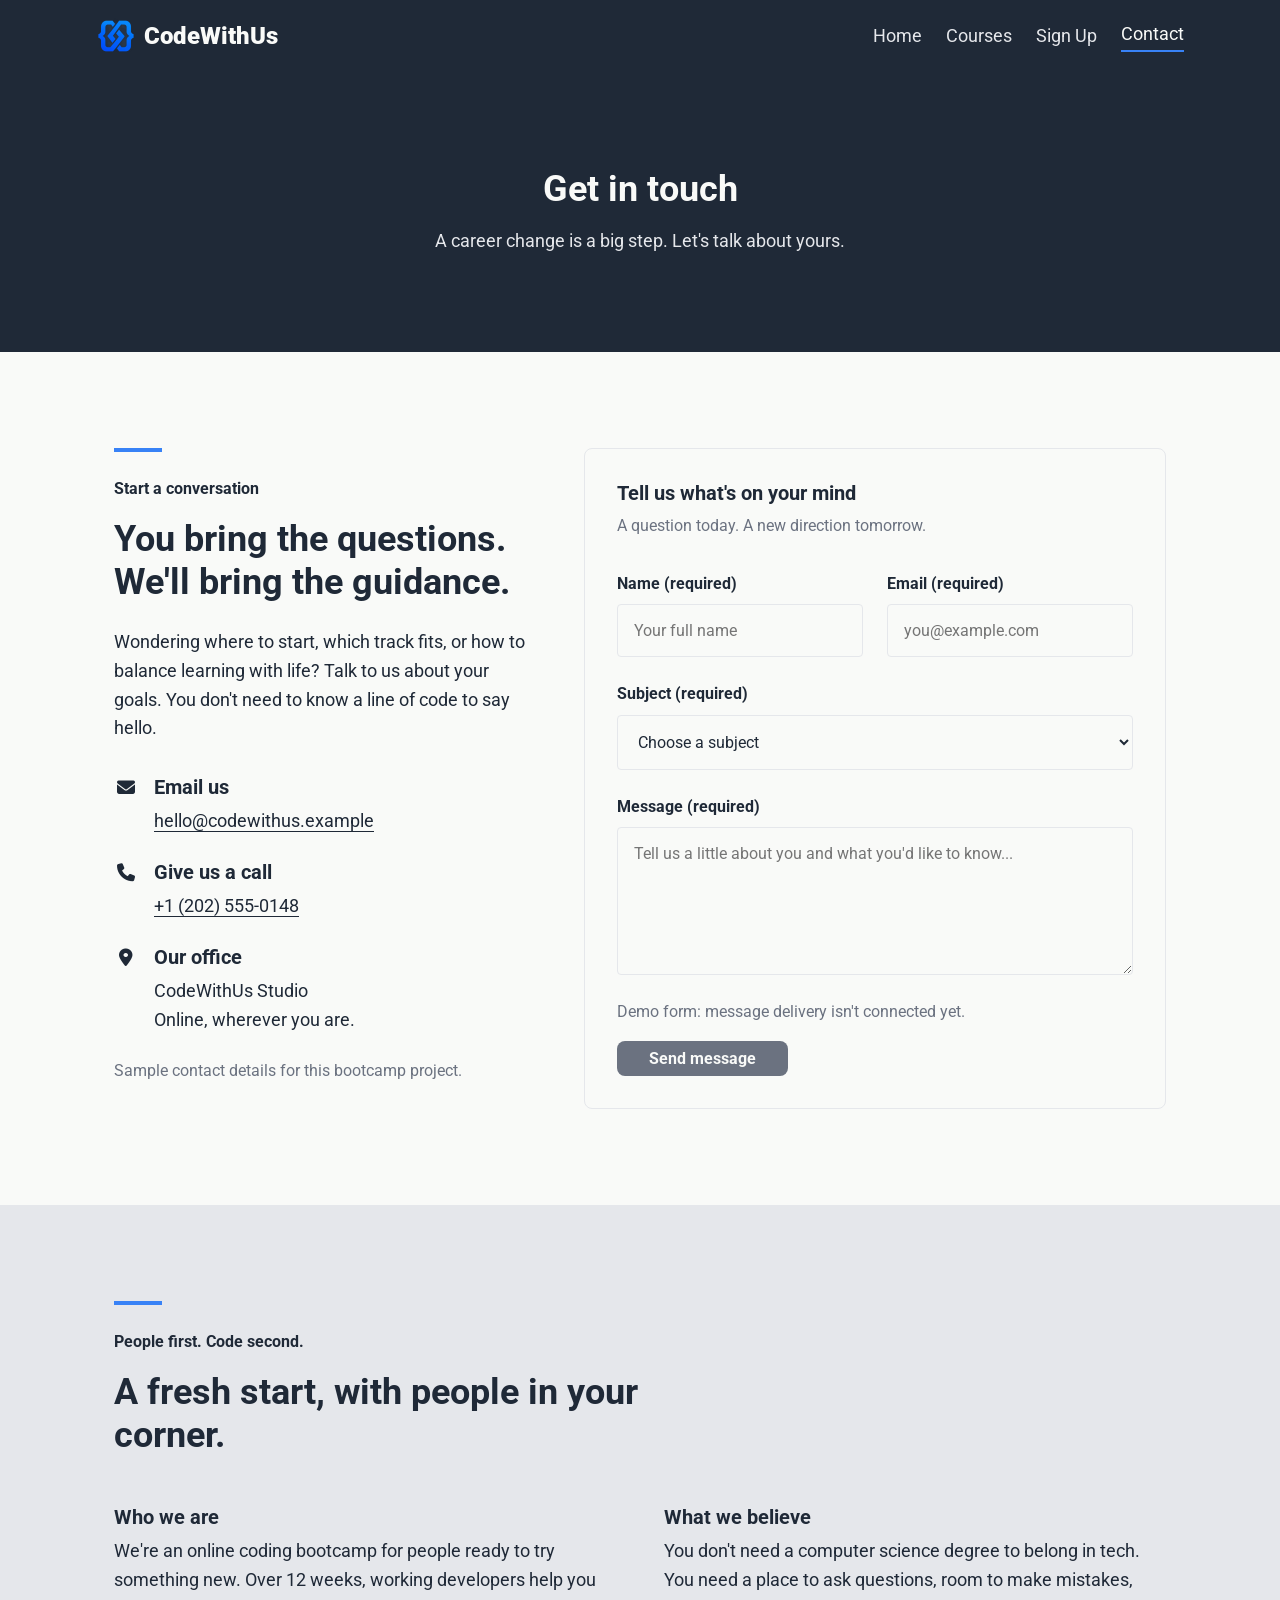
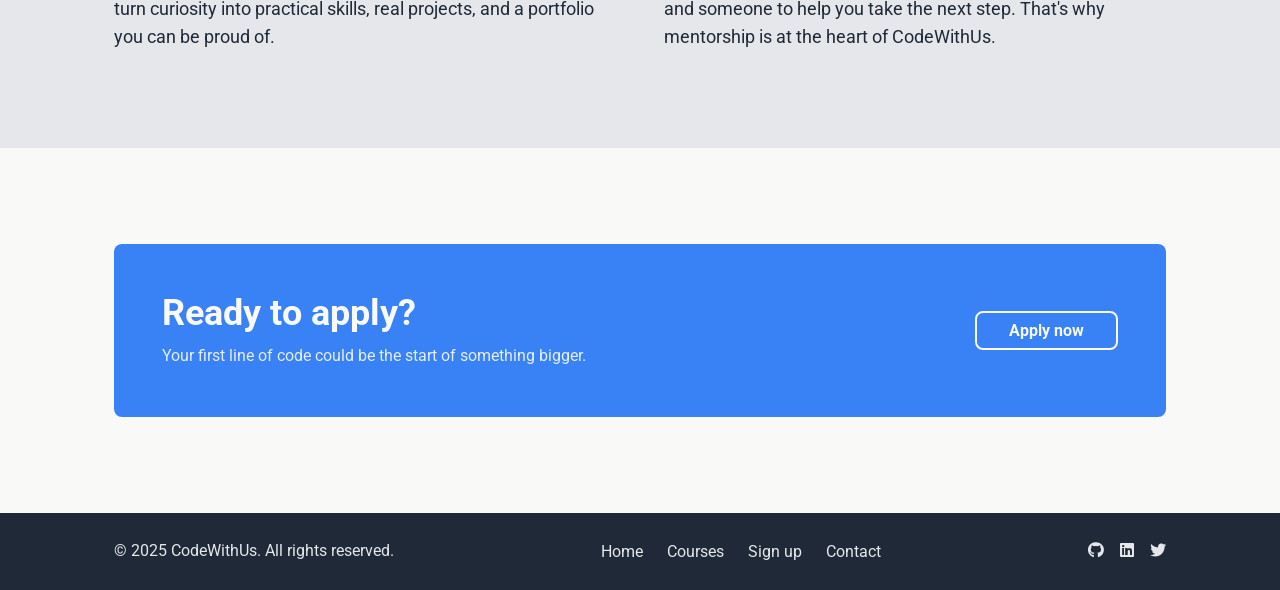
==== public/contact.html @ b0a170d0 "* Prevented signup post error by replacing post with get. * Standardized nav for all pages and imple" ====
<!DOCTYPE html>
<html lang="en">
<head>
  <meta charset="UTF-8">
  <meta name="viewport" content="width=device-width, initial-scale=1.0">
  <title>Contact - CodeWithUs</title>
  <link rel="stylesheet" href="css/main.css">
  <link rel="stylesheet" href="css/quote-cta-footer.css">
  <link rel="stylesheet" href="css/contact.css">
  <link rel="stylesheet" href="https://cdnjs.cloudflare.com/ajax/libs/font-awesome/6.7.2/css/all.min.css">
</head>
<body>

  <header class="site-header">
    <!-- Tony: logo + nav + burger -->
      <a href="index.html" class="logo">
        <img src="img/logo.png" alt="CodeWithUs logone">
        CodeWithUs
      </a>
      <nav class="main-nav">
        <a href="index.html" class="nav-link">Home</a>
        <a href="courses.html" class="nav-link">Courses</a>
        <a href="signup.html" class="nav-link">Sign Up</a>
        <a href="contact.html" class="nav-link nav-link--active">Contact</a>
      </nav>
  </header>

  <main>
    <section class="page-hero">
      <div class="container">
        <h1>Get in touch</h1>
        <p>A career change is a big step. Let's talk about yours.</p>
      </div>
    </section>

    <section class="form-section section" aria-labelledby="contact-heading">
      <div class="container row contact-layout">
        <div class="contact-details">
          <p class="contact-eyebrow">Start a conversation</p>
          <h2 id="contact-heading">You bring the questions.<br>We'll bring the guidance.</h2>
          <p>Wondering where to start, which track fits, or how to balance learning with life? Talk to us about your goals. You don't need to know a line of code to say hello.</p>
          <address class="contact-address">
            <div class="row contact-detail">
              <i class="fa-solid fa-envelope" aria-hidden="true"></i>
              <div><h3>Email us</h3><a href="mailto:hello@codewithus.example">hello@codewithus.example</a></div>
            </div>
            <div class="row contact-detail">
              <i class="fa-solid fa-phone" aria-hidden="true"></i>
              <div><h3>Give us a call</h3><a href="tel:+12025550148">+1 (202) 555-0148</a></div>
            </div>
            <div class="row contact-detail">
              <i class="fa-solid fa-location-dot" aria-hidden="true"></i>
              <div><h3>Our office</h3><p>CodeWithUs Studio<br>Online, wherever you are.</p></div>
            </div>
          </address>
          <p class="contact-note">Sample contact details for this bootcamp project.</p>
        </div>

        <form class="form-card contact-form" method="post" aria-labelledby="form-heading" aria-describedby="form-note">
          <h2 id="form-heading">Tell us what's on your mind</h2>
          <p class="contact-form-intro">A question today. A new direction tomorrow.</p>
          <div class="row contact-fields">
            <div class="form-group">
              <label for="contact-name">Name (required)</label>
              <input id="contact-name" name="name" type="text" autocomplete="name" placeholder="Your full name" required maxlength="100">
            </div>
            <div class="form-group">
              <label for="contact-email">Email (required)</label>
              <input id="contact-email" name="email" type="email" autocomplete="email" placeholder="you@example.com" required maxlength="254">
            </div>
          </div>
          <div class="form-group">
            <label for="contact-subject">Subject (required)</label>
            <select id="contact-subject" name="subject" required>
              <option value="" disabled selected>Choose a subject</option>
              <option value="courses">Choosing a course</option>
              <option value="schedule">Schedules and pace</option>
              <option value="application">My application</option>
              <option value="other">Something else</option>
            </select>
          </div>
          <div class="form-group">
            <label for="contact-message">Message (required)</label>
            <textarea id="contact-message" name="message" rows="6" placeholder="Tell us a little about you and what you'd like to know..." required maxlength="3000"></textarea>
          </div>
          <p id="form-note" class="contact-note">Demo form: message delivery isn't connected yet.</p>
          <!-- shortcut: sending stays disabled until a real form endpoint is provided. -->
          <button class="btn" type="submit" disabled>Send message</button>
        </form>
      </div>
    </section>

    <section class="section contact-about" aria-labelledby="about-heading">
      <div class="container">
        <p class="contact-eyebrow">People first. Code second.</p>
        <h2 id="about-heading">A fresh start, with people in your corner.</h2>
        <div class="row contact-about-columns">
          <article>
            <h3>Who we are</h3>
            <p>We're an online coding bootcamp for people ready to try something new. Over 12 weeks, working developers help you turn curiosity into practical skills, real projects, and a portfolio you can be proud of.</p>
          </article>
          <article>
            <h3>What we believe</h3>
            <p>You don't need a computer science degree to belong in tech. You need a place to ask questions, room to make mistakes, and someone to help you take the next step. That's why mentorship is at the heart of CodeWithUs.</p>
          </article>
        </div>
      </div>
    </section>

    <section class="cta-section section" aria-labelledby="contact-cta-heading">
      <div class="container">
        <div class="cta-box">
          <div class="cta-text">
            <h2 id="contact-cta-heading">Ready to apply?</h2>
            <p>Your first line of code could be the start of something bigger.</p>
          </div>
          <a href="signup.html" class="btn btn-outline cta-btn">Apply now</a>
        </div>
      </div>
    </section>
  </main>

  <footer class="site-footer">
    <div class="container footer-inner">
      <p>&copy; 2025 CodeWithUs. All rights reserved.</p>
      <nav aria-label="Footer navigation">
        <ul class="footer-links">
          <li><a href="index.html">Home</a></li>
          <li><a href="courses.html">Courses</a></li>
          <li><a href="signup.html">Sign up</a></li>
          <li><a href="contact.html">Contact</a></li>
        </ul>
      </nav>
      <div class="footer-socials" aria-label="Social links">
        <a href="https://github.com/" aria-label="GitHub"><i class="fa-brands fa-github" aria-hidden="true"></i></a>
        <a href="https://www.linkedin.com/" aria-label="LinkedIn"><i class="fa-brands fa-linkedin" aria-hidden="true"></i></a>
        <a href="https://twitter.com/" aria-label="Twitter"><i class="fa-brands fa-twitter" aria-hidden="true"></i></a>
      </div>
    </div>
  </footer>

</body>
</html>
---- public/css/main.css ----
/* ============================================
   MAIN — Entry Point
   ============================================ */

/* Import order matters */
@import url('theme.css');
@import url('layout.css');
@import url('components.css');

/* Base typography */
body {
  font-family: 'Roboto', sans-serif;
  font-size: var(--fs-body);
  line-height: 1.6;
  color: var(--dark);
  background: var(--white);
  -webkit-font-smoothing: antialiased;
}

/* Images responsive by default */
img {
  max-width: 100%;
  height: auto;
  display: block;
}

/* Links inherit color unless styled */
a {
  color: inherit;
}

/* Headings inherit Roboto */
h1, h2, h3, h4, h5, h6 {
  font-family: 'Roboto', sans-serif;
  line-height: 1.2;
}
---- public/css/quote-cta-footer.css ----
/* Additions for Karim's sections; shared styles stay in main.css. */
@import url('https://fonts.googleapis.com/css2?family=Roboto:ital,wght@1,300&display=swap');

.quote-text {
  text-align: left;
}

.cta-text {
  flex: 1 1 320px;
  min-width: 0;
}

.cta-btn {
  flex-shrink: 0;
}

.footer-links {
  flex-wrap: wrap;
  justify-content: center;
}

.footer-links a:focus-visible,
.footer-socials a:focus-visible,
.cta-btn:focus-visible {
  outline: 2px solid var(--white);
  outline-offset: var(--sp-1);
}

@media (max-width: 767px) {
  .quote-section,
  .cta-section {
    padding: var(--sp-6) 0;
  }

  .cta-text {
    flex-basis: auto;
  }
}
---- public/css/contact.css ----
/* Contact page additions; reuse the shared theme, layout, forms, and CTA. */
.contact-layout {
  gap: var(--sp-6);
  align-items: flex-start;
}

.contact-details {
  flex: 1 1 320px;
  min-width: 0;
}

.contact-eyebrow {
  font-size: var(--fs-caption);
  font-weight: 700;
  margin-bottom: var(--sp-3);
}

.contact-eyebrow::before {
  content: "";
  display: block;
  width: var(--sp-6);
  height: var(--sp-1);
  background: var(--blue);
  margin-bottom: var(--sp-4);
}

.contact-details h2,
.contact-about h2 {
  font-size: var(--fs-section);
  margin-bottom: var(--sp-4);
}

.contact-address {
  font-style: normal;
  margin-top: var(--sp-5);
}

.contact-detail {
  flex-wrap: nowrap;
  gap: var(--sp-3);
  margin-bottom: var(--sp-4);
}

.contact-detail i {
  flex: 0 0 var(--sp-4);
  padding-top: var(--sp-1);
  text-align: center;
}

.contact-detail h3,
.contact-form h2,
.contact-about h3 {
  font-size: var(--fs-card-title);
  margin-bottom: var(--sp-2);
}

.contact-detail a {
  overflow-wrap: anywhere;
  text-underline-offset: var(--sp-1);
}

.contact-note,
.contact-form-intro {
  font-size: var(--fs-caption);
  color: var(--text-muted);
}

.contact-form {
  flex: 1 1 480px;
  min-width: 0;
  max-width: none;
  margin: 0;
}

.contact-form-intro {
  margin-bottom: var(--sp-5);
}

.contact-fields .form-group {
  flex: 1 1 160px;
  min-width: 0;
}

.contact-form input,
.contact-form select,
.contact-form textarea {
  width: 100%;
  min-width: 0;
}

.contact-form textarea {
  resize: vertical;
}

.contact-form .btn {
  margin-top: var(--sp-3);
}

.contact-form .btn:disabled {
  background: var(--text-muted);
  cursor: not-allowed;
}

.contact-about {
  background: var(--light);
}

.contact-about h2 {
  max-width: 600px;
  margin-bottom: var(--sp-6);
}

.contact-about-columns {
  gap: var(--sp-6);
}

.contact-about-columns article {
  flex: 1 1 320px;
}

@media (max-width: 767px) {
  .contact-details h2,
  .contact-about h2 {
    font-size: 28px;
  }

  .contact-fields {
    gap: 0;
  }

  .contact-fields .form-group {
    flex-basis: 100%;
  }

  .contact-form {
    padding: var(--sp-4);
  }
}
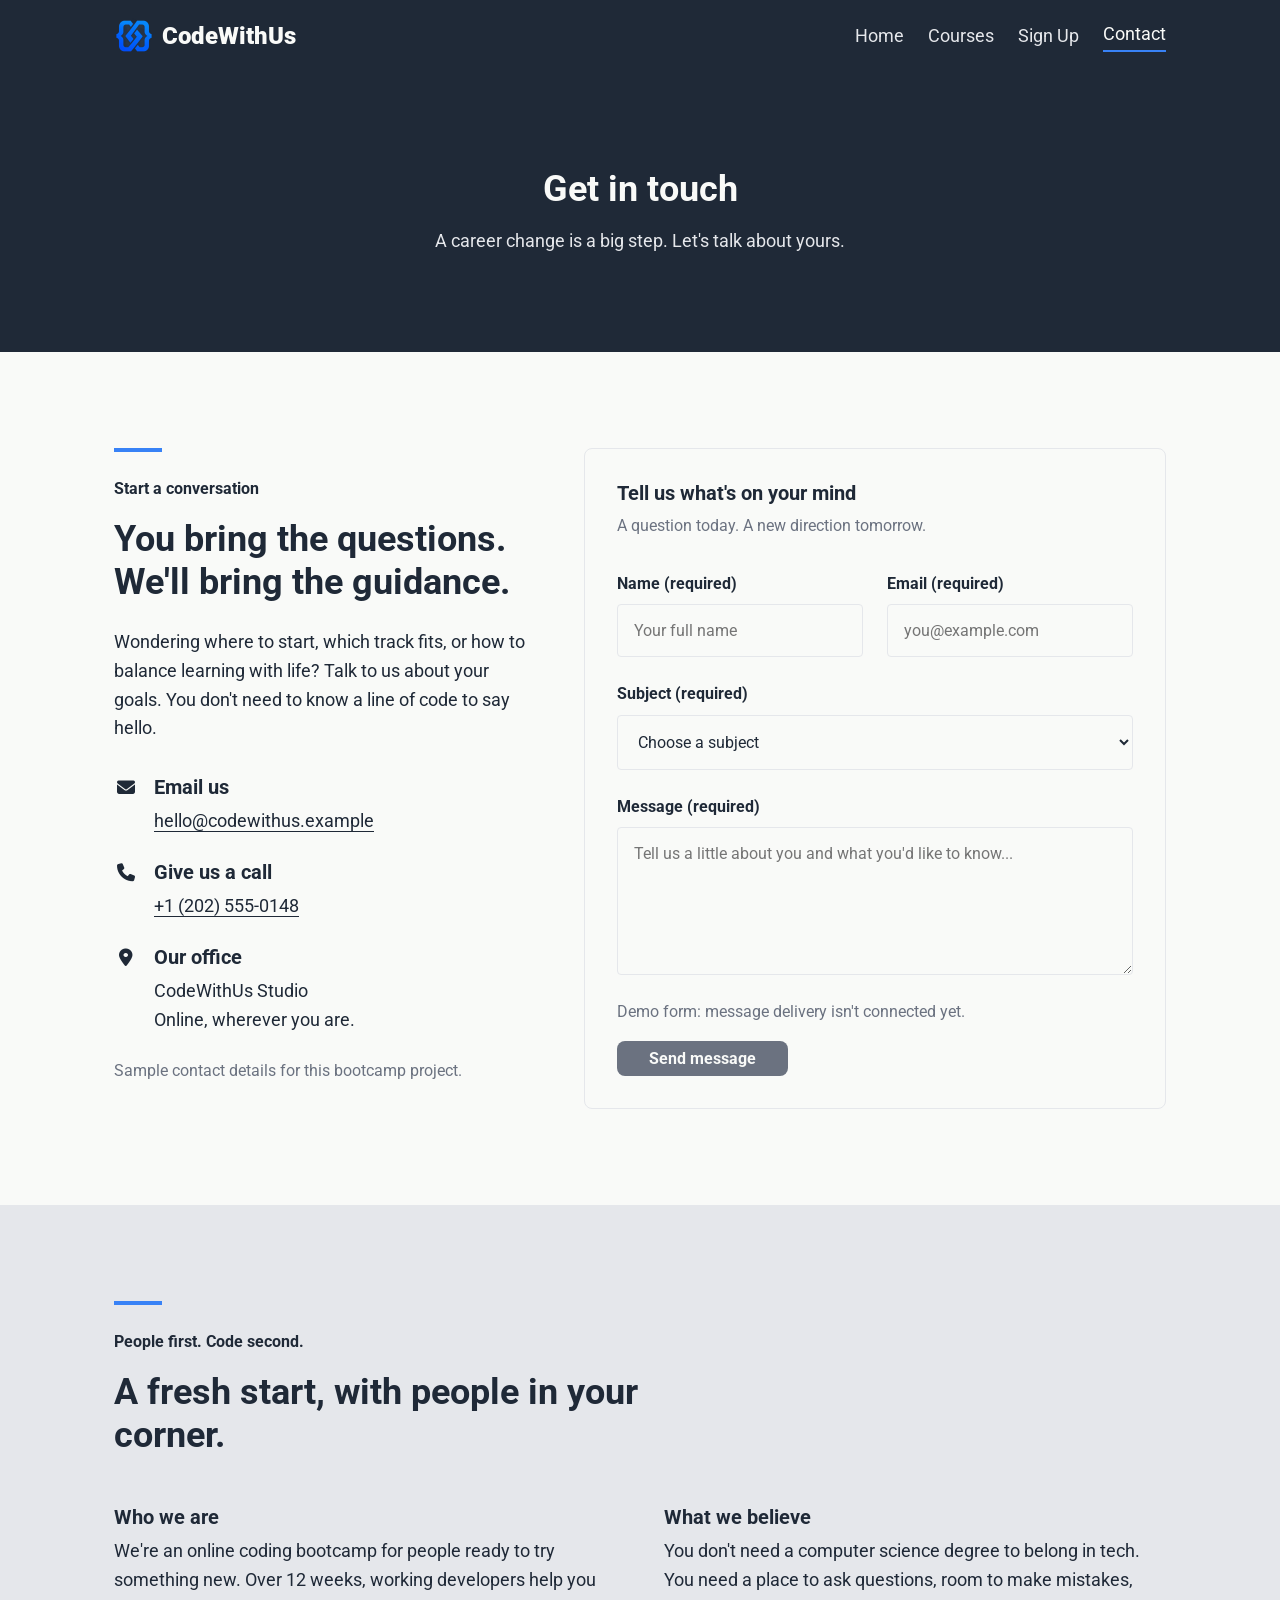
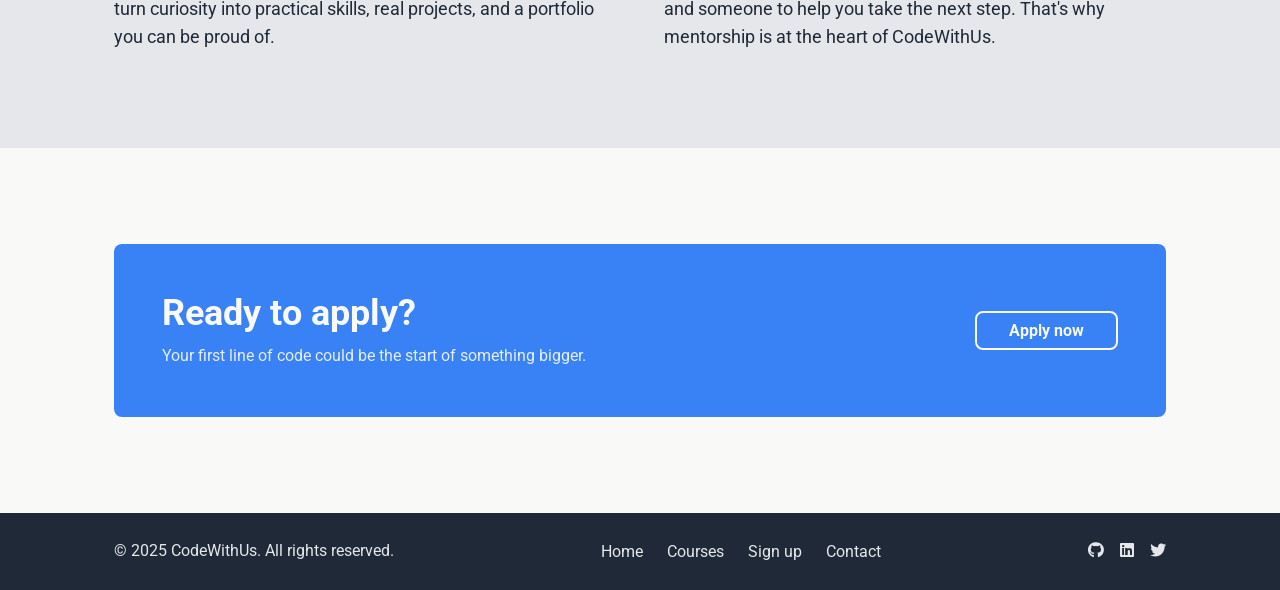
==== commit 98e44dd4: "Moved header inside container." ====
--- a/public/contact.html
+++ b/public/contact.html
@@ -12,17 +12,24 @@
 <body>
 
   <header class="site-header">
-    <!-- Tony: logo + nav + burger -->
+    <div class="container">
       <a href="index.html" class="logo">
-        <img src="img/logo.png" alt="CodeWithUs logone">
+        <img src="img/logo.png" alt="CodeWithUs logo">
         CodeWithUs
       </a>
+      <input type="checkbox" id="nav-toggle" class="nav-toggle" aria-label="Toggle navigation">
+      <label for="nav-toggle" class="burger">
+        <span class="burger-icon"></span>
+        <span class="burger-icon"></span>
+        <span class="burger-icon"></span>
+      </label>
       <nav class="main-nav">
         <a href="index.html" class="nav-link">Home</a>
         <a href="courses.html" class="nav-link">Courses</a>
         <a href="signup.html" class="nav-link">Sign Up</a>
         <a href="contact.html" class="nav-link nav-link--active">Contact</a>
       </nav>
+    </div>
   </header>
 
   <main>
